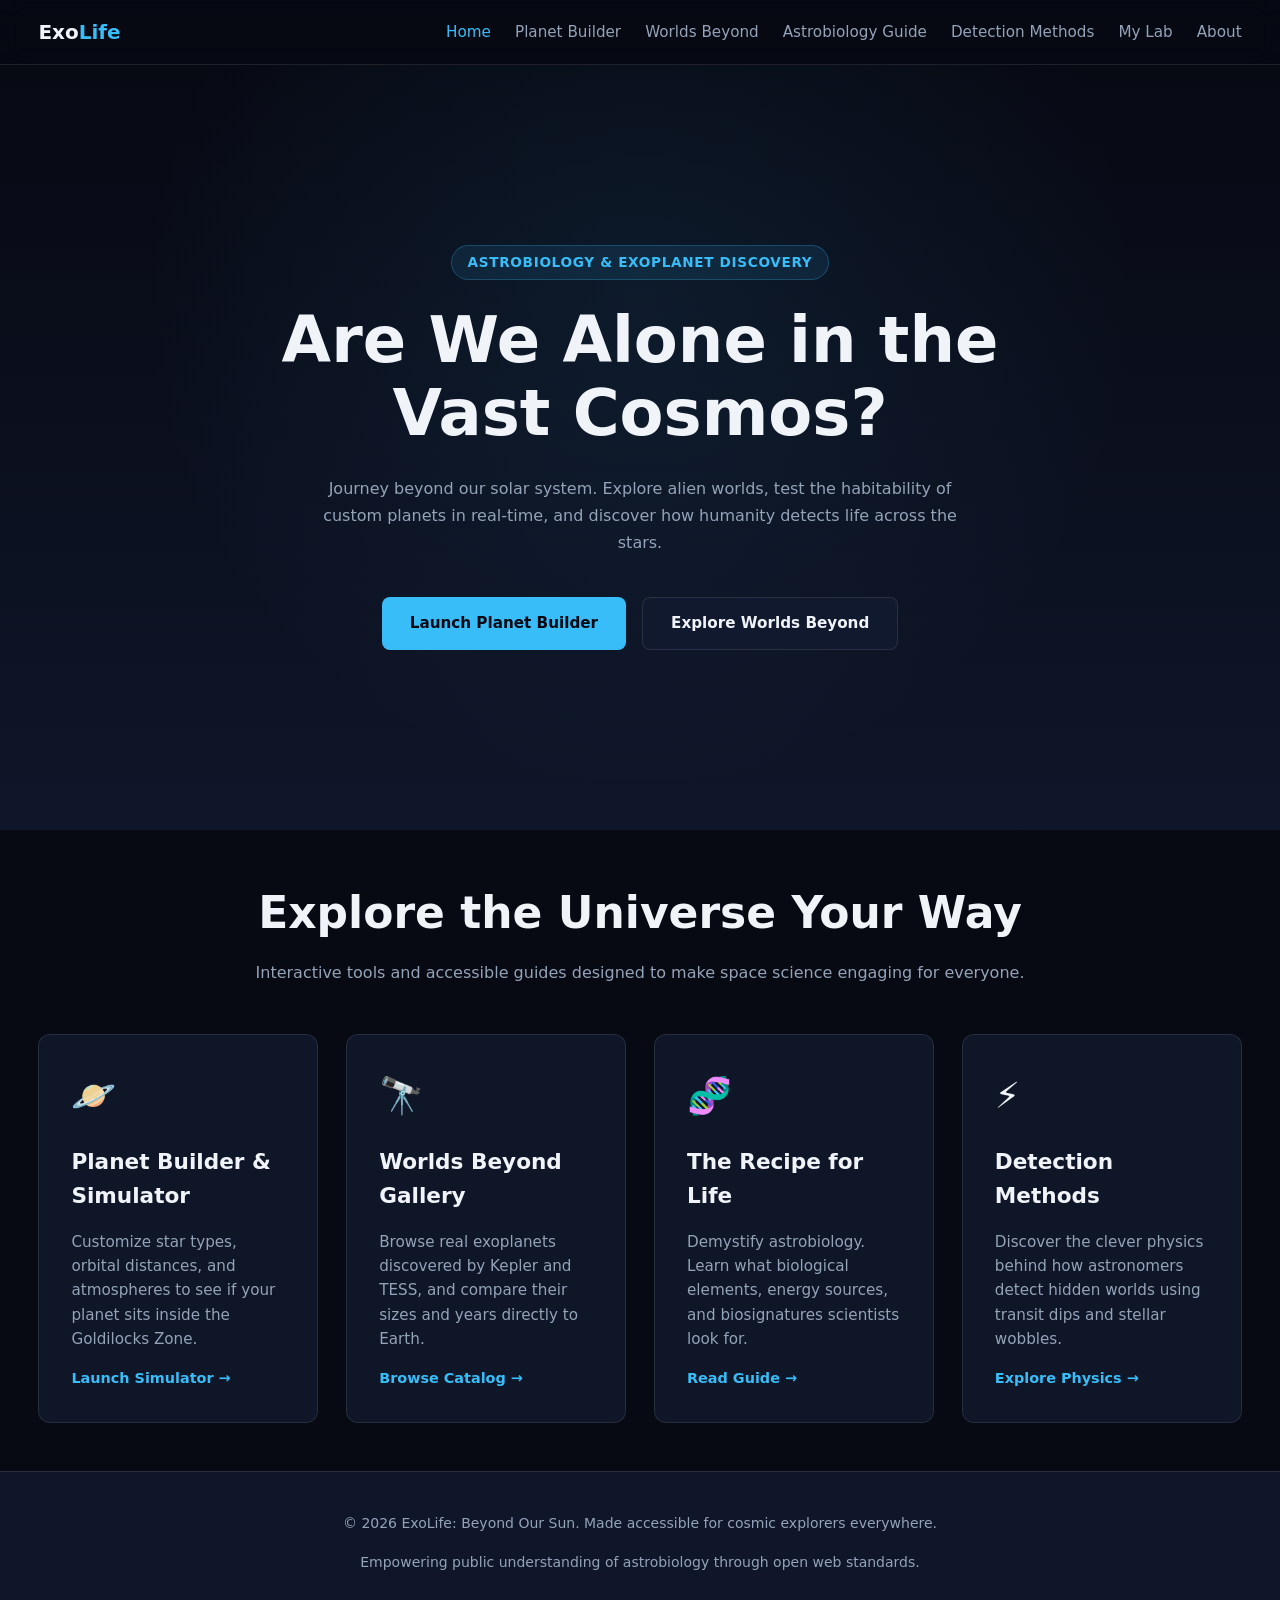
==== index.html @ e8ccad6d "feat: add home landing page, homepage UI and interactive main.js and story-triggers.js" ====
<!DOCTYPE html>
<html lang="en">
<head>
  <meta charset="UTF-8">
  <meta name="viewport" content="width=device-width, initial-scale=1.0">
  <title>ExoLife: Beyond Our Sun | Home</title>
  
  <!-- Global & Page-Specific Stylesheets -->
  <link rel="stylesheet" href="assets/css/global.css">
  <link rel="stylesheet" href="assets/css/home.css">
</head>
<body>

  <!-- Shared Header -->
  <header class="site-header">
    <div class="site-nav-container">
      <a href="index.html" class="site-logo">
        Exo<span>Life</span>
      </a>
      
      <button class="mobile-menu-toggle" aria-expanded="false" aria-label="Toggle navigation menu">
        <span class="hamburger-icon" aria-hidden="true"></span>
      </button>

      <nav aria-label="Main Navigation">
        <ul class="nav-links-list">
          <li><a href="index.html" class="nav-link-item" aria-current="page">Home</a></li>
          <li><a href="calculator.html" class="nav-link-item">Planet Builder</a></li>
          <li><a href="worlds.html" class="nav-link-item">Worlds Beyond</a></li>
          <li><a href="astronomy-guide.html" class="nav-link-item">Astrobiology Guide</a></li>
          <li><a href="methods.html" class="nav-link-item">Detection Methods</a></li>
          <li><a href="lab.html" class="nav-link-item">My Lab</a></li>
          <li><a href="about.html" class="nav-link-item">About</a></li>
        </ul>
      </nav>
    </div>
  </header>

  <!-- Main Content Landmark -->
  <main id="main-content">
    
    <!-- Cinematic Hero Section -->
    <section class="hero-section">
      <div class="hero-content-wrapper scroll-fade-in">
        <span class="hero-badge">Astrobiology & Exoplanet Discovery</span>
        <h1 class="hero-title">Are We Alone in the Vast Cosmos?</h1>
        <p class="hero-subtitle">
          Journey beyond our solar system. Explore alien worlds, test the habitability of custom planets in real-time, and discover how humanity detects life across the stars.
        </p>
        <div class="hero-button-group">
          <a href="calculator.html" class="primary-action-button">Launch Planet Builder</a>
          <a href="worlds.html" class="secondary-action-button">Explore Worlds Beyond</a>
        </div>
      </div>
    </section>

    <!-- Core Features Preview Grid -->
    <section class="features-overview-section">
      <div class="section-container">
        <div class="section-header scroll-fade-in">
          <h2>Explore the Universe Your Way</h2>
          <p>Interactive tools and accessible guides designed to make space science engaging for everyone.</p>
        </div>

        <div class="features-grid">
          <!-- Feature Card 1 -->
          <article class="feature-card scroll-fade-in">
            <div class="feature-icon-wrapper" aria-hidden="true">🪐</div>
            <h3>Planet Builder & Simulator</h3>
            <p>Customize star types, orbital distances, and atmospheres to see if your planet sits inside the Goldilocks Zone.</p>
            <a href="calculator.html" class="feature-card-link">Launch Simulator &rarr;</a>
          </article>

          <!-- Feature Card 2 -->
          <article class="feature-card scroll-fade-in">
            <div class="feature-icon-wrapper" aria-hidden="true">🔭</div>
            <h3>Worlds Beyond Gallery</h3>
            <p>Browse real exoplanets discovered by Kepler and TESS, and compare their sizes and years directly to Earth.</p>
            <a href="worlds.html" class="feature-card-link">Browse Catalog &rarr;</a>
          </article>

          <!-- Feature Card 3 -->
          <article class="feature-card scroll-fade-in">
            <div class="feature-icon-wrapper" aria-hidden="true">🧬</div>
            <h3>The Recipe for Life</h3>
            <p>Demystify astrobiology. Learn what biological elements, energy sources, and biosignatures scientists look for.</p>
            <a href="astronomy-guide.html" class="feature-card-link">Read Guide &rarr;</a>
          </article>

          <!-- Feature Card 4 -->
          <article class="feature-card scroll-fade-in">
            <div class="feature-icon-wrapper" aria-hidden="true">⚡</div>
            <h3>Detection Methods</h3>
            <p>Discover the clever physics behind how astronomers detect hidden worlds using transit dips and stellar wobbles.</p>
            <a href="methods.html" class="feature-card-link">Explore Physics &rarr;</a>
          </article>
        </div>
      </div>
    </section>

  </main>

  <!-- Shared Footer -->
  <footer class="site-footer">
    <div class="footer-content-wrapper">
      <p>&copy; 2026 ExoLife: Beyond Our Sun. Made accessible for cosmic explorers everywhere.</p>
      <p>Empowering public understanding of astrobiology through open web standards.</p>
    </div>
  </footer>

  <!-- Scripts -->
  <script src="assets/js/main.js"></script>
  <script src="assets/js/story-triggers.js"></script>
</body>
</html>
---- assets/css/global.css ----
/* =================================================================ifier */
/* EXOLIFE: BEYOND OUR SUN - GLOBAL STYLESHEET                          */
/* ===================================================================== */

/* CSS Custom Properties (Descriptive Variable Names) */
:root {
  /* Color Palette - Cosmic Theme */
  --space-background-primary: #070913;
  --space-background-secondary: #0f1629;
  --space-surface-card: rgba(18, 27, 48, 0.75);
  --space-border-color: rgba(255, 255, 255, 0.1);
  
  --text-color-primary: #f0f4f8;
  --text-color-secondary: #94a3b8;
  --text-color-accent: #38bdf8;
  
  /* Habitability & Orbital Indicator Colors */
  --habitability-green-glow: #10b981;
  --habitability-red-warning: #ef4444;
  --habitability-blue-cold: #3b82f6;
  --star-goldilocks-border: #059669;

  /* Typography Scale (Fluid & Responsive via clamp) */
  --font-family-primary: system-ui, -apple-system, BlinkMacSystemFont, "Segoe UI", Roboto, Helvetica, Arial, sans-serif;
  --font-size-hero: clamp(2.25rem, 5vw, 4rem);
  --font-size-heading-1: clamp(1.75rem, 3.5vw, 2.75rem);
  --font-size-heading-2: clamp(1.35rem, 2.5vw, 2rem);
  --font-size-heading-3: clamp(1.15rem, 1.8vw, 1.35rem);
  --font-size-body: clamp(1rem, 1.1vw, 1.125rem);
  --font-size-small: 0.875rem;

  /* Layout Spacing */
  --site-max-width: 1280px;
  --site-padding-inline: clamp(1rem, 3vw, 2.5rem);
  --site-padding-block: clamp(1.5rem, 4vw, 3rem);
  
  /* Transitions */
  --transition-smooth: all 0.3s cubic-bezier(0.4, 0, 0.2, 1);
}

/* ===================================================================== */
/* CSS RESET & BOX MODEL                                                 */
/* ===================================================================== */

*,
*::before,
*::after {
  box-sizing: border-box;
  margin: 0;
  padding: 0;
}

html {
  color-scheme: dark;
  scroll-behavior: smooth;
}

body {
  font-family: var(--font-family-primary);
  background-color: var(--space-background-primary);
  color: var(--text-color-primary);
  font-size: var(--font-size-body);
  line-height: 1.6;
  min-height: 100vh;
  display: flex;
  flex-direction: column;
  overflow-x: hidden;
}

/* ===================================================================== */
/* ACCESSIBILITY & UTILITIES                                             */
/* ===================================================================== */

/* Screen reader only utility for strict accessibility */
.visually-hidden {
  position: absolute;
  width: 1px;
  height: 1px;
  padding: 0;
  margin: -1px;
  overflow: hidden;
  clip: rect(0, 0, 0, 0);
  white-space: nowrap;
  border: 0;
}

/* Focus styles for keyboard accessibility */
a:focus-visible,
button:focus-visible,
input:focus-visible,
select:focus-visible {
  outline: 2px solid var(--text-color-accent);
  outline-offset: 3px;
}

/* ===================================================================== */
/* SHARED LAYOUT: HEADER & NAVIGATION                                    */
/* ===================================================================== */

.site-header {
  position: sticky;
  top: 0;
  z-index: 1000;
  background-color: rgba(7, 9, 19, 0.85);
  backdrop-filter: blur(12px);
  border-bottom: 1px solid var(--space-border-color);
  width: 100%;
}

.site-nav-container {
  max-width: var(--site-max-width);
  margin: 0 auto;
  padding: 1rem var(--site-padding-inline);
  display: flex;
  justify-content: space-between;
  align-items: center;
}

.site-logo {
  font-size: 1.25rem;
  font-weight: 700;
  color: var(--text-color-primary);
  text-decoration: none;
  display: flex;
  align-items: center;
  gap: 0.5rpx;
}

.site-logo span {
  color: var(--text-color-accent);
}

.nav-links-list {
  display: flex;
  gap: 1.5rem;
  list-style: none;
  align-items: center;
}

.nav-link-item {
  color: var(--text-color-secondary);
  text-decoration: none;
  font-size: 0.95rem;
  font-weight: 500;
  transition: var(--transition-smooth);
}

.nav-link-item:hover,
.nav-link-item[aria-current="page"] {
  color: var(--text-color-accent);
}

/* Mobile Hamburger Toggle Button (Hidden on Desktop) */
.mobile-menu-toggle {
  display: none;
  background: transparent;
  border: none;
  cursor: pointer;
  padding: 0.5rem;
  color: var(--text-color-primary);
  z-index: 1001;
}

.hamburger-icon,
.hamburger-icon::before,
.hamburger-icon::after {
  display: block;
  width: 24px;
  height: 2px;
  background-color: currentColor;
  position: relative;
  transition: var(--transition-smooth);
}

.hamburger-icon::before,
.hamburger-icon::after {
  content: '';
  position: absolute;
  left: 0;
}

.hamburger-icon::before { top: -7px; }
.hamburger-icon::after { top: 7px; }

/* Animate hamburger into an "X" when active */
.mobile-menu-toggle[aria-expanded="true"] .hamburger-icon {
  background-color: transparent;
}
.mobile-menu-toggle[aria-expanded="true"] .hamburger-icon::before {
  transform: rotate(45deg);
  top: 0;
}
.mobile-menu-toggle[aria-expanded="true"] .hamburger-icon::after {
  transform: rotate(-45deg);
  top: 0;
}

/* ===================================================================== */
/* SHARED LAYOUT: FOOTER                                                 */
/* ===================================================================== */

.site-footer {
  margin-top: auto;
  background-color: var(--space-background-secondary);
  border-top: 1px solid var(--space-border-color);
  padding: 2.5rem var(--site-padding-inline);
  text-align: center;
  color: var(--text-color-secondary);
  font-size: var(--font-size-small);
}

.footer-content-wrapper {
  max-width: var(--site-max-width);
  margin: 0 auto;
  display: flex;
  flex-direction: column;
  gap: 1rem;
  align-items: center;
}

/* ===================================================================== */
/* RESPONSIVE MEDIA QUERIES FOR GLOBAL HEADER                            */
/* ===================================================================== */

@media (max-width: 768px) {
  .mobile-menu-toggle {
    display: block;
  }

  /* Transform navigation list into a slide-down or overlay drawer on mobile */
  .nav-links-list {
    position: fixed;
    top: 0;
    right: -100%;
    width: 75%;
    max-width: 320px;
    height: 100vh;
    background-color: var(--space-background-secondary);
    flex-direction: column;
    justify-content: center;
    align-items: flex-start;
    padding: 2rem;
    gap: 2rem;
    box-shadow: -10px 0 30px rgba(0, 0, 0, 0.5);
    transition: right 0.35s cubic-bezier(0.4, 0, 0.2, 1);
    z-index: 1000;
  }

  .nav-links-list.active {
    right: 0;
  }

  .nav-link-item {
    font-size: 1.15rem;
  }
}
---- assets/css/home.css ----
/* ===================================================================== */
/* EXOLIFE: BEYOND OUR SUN - HOME PAGE STYLES                            */
/* ===================================================================== */

/* Hero Section */
.hero-section {
  position: relative;
  min-height: 85vh;
  display: flex;
  align-items: center;
  justify-content: center;
  text-align: center;
  padding: 4rem var(--site-padding-inline);
  background: radial-gradient(circle at 50% 30%, rgba(56, 189, 248, 0.08) 0%, transparent 60%),
              linear-gradient(to bottom, var(--space-background-primary), var(--space-background-secondary));
  overflow: hidden;
}

.hero-content-wrapper {
  max-width: 850px;
  display: flex;
  flex-direction: column;
  align-items: center;
  gap: 1.5rem;
}

.hero-badge {
  display: inline-block;
  background-color: rgba(56, 189, 248, 0.1);
  color: var(--text-color-accent);
  border: 1px solid rgba(56, 189, 248, 0.25);
  padding: 0.35rem 1rem;
  border-radius: 50px;
  font-size: 0.85rem;
  font-weight: 600;
  letter-spacing: 0.05em;
  text-transform: uppercase;
}

.hero-title {
  font-size: var(--font-size-hero);
  font-weight: 800;
  line-height: 1.15;
  color: var(--text-color-primary);
}

.hero-subtitle {
  font-size: var(--font-size-body);
  color: var(--text-color-secondary);
  max-width: 680px;
  line-height: 1.7;
}

.hero-button-group {
  display: flex;
  gap: 1rem;
  margin-top: 1rem;
  flex-wrap: wrap;
  justify-content: center;
}

.primary-action-button,
.secondary-action-button {
  display: inline-flex;
  align-items: center;
  justify-content: center;
  padding: 0.85rem 1.75rem;
  border-radius: 8px;
  font-weight: 600;
  font-size: 0.95rem;
  text-decoration: none;
  transition: var(--transition-smooth);
}

.primary-action-button {
  background-color: var(--text-color-accent);
  color: var(--space-background-primary);
}

.primary-action-button:hover {
  background-color: #0ea5e9;
  transform: translateY(-2px);
}

.secondary-action-button {
  background-color: var(--space-surface-card);
  color: var(--text-color-primary);
  border: 1px solid var(--space-border-color);
  backdrop-filter: blur(8px);
}

.secondary-action-button:hover {
  border-color: var(--text-color-accent);
  transform: translateY(-2px);
}

/* Features Overview Section */
.features-overview-section {
  padding: var(--site-padding-block) var(--site-padding-inline);
  max-width: var(--site-max-width);
  margin: 0 auto;
  width: 100%;
}

.section-header {
  text-align: center;
  margin-bottom: 3rem;
}

.section-header h2 {
  font-size: var(--font-size-heading-1);
  margin-bottom: 0.75rem;
}

.section-header p {
  color: var(--text-color-secondary);
  font-size: var(--font-size-body);
}

.features-grid {
  display: grid;
  grid-template-columns: repeat(auto-fit, minmax(260px, 1fr));
  gap: 1.75rem;
}

.feature-card {
  background-color: var(--space-surface-card);
  border: 1px solid var(--space-border-color);
  border-radius: 12px;
  padding: 2rem;
  display: flex;
  flex-direction: column;
  gap: 1rem;
  transition: var(--transition-smooth);
  backdrop-filter: blur(10px);
}

.feature-card:hover {
  border-color: rgba(56, 189, 248, 0.4);
  transform: translateY(-4px);
  box-shadow: 0 10px 30px -10px rgba(56, 189, 248, 0.15);
}

.feature-icon-wrapper {
  font-size: 2.25rem;
  margin-bottom: 0.25rem;
}

.feature-card h3 {
  font-size: var(--font-size-heading-3);
  color: var(--text-color-primary);
}

.feature-card p {
  color: var(--text-color-secondary);
  font-size: 0.95rem;
  line-height: 1.6;
}

.feature-card-link {
  margin-top: auto;
  color: var(--text-color-accent);
  text-decoration: none;
  font-weight: 600;
  font-size: 0.9rem;
  display: inline-flex;
  align-items: center;
  gap: 0.35rem;
  transition: var(--transition-smooth);
}

.feature-card-link:hover {
  gap: 0.6rem;
}

/* Scroll Fade Cinematic Animation Classes */
.scroll-fade-in {
  opacity: 0;
  transform: translateY(20px);
  transition: opacity 0.6s ease-out, transform 0.6s ease-out;
}

.scroll-fade-in.appear {
  opacity: 1;
  transform: translateY(0);
}
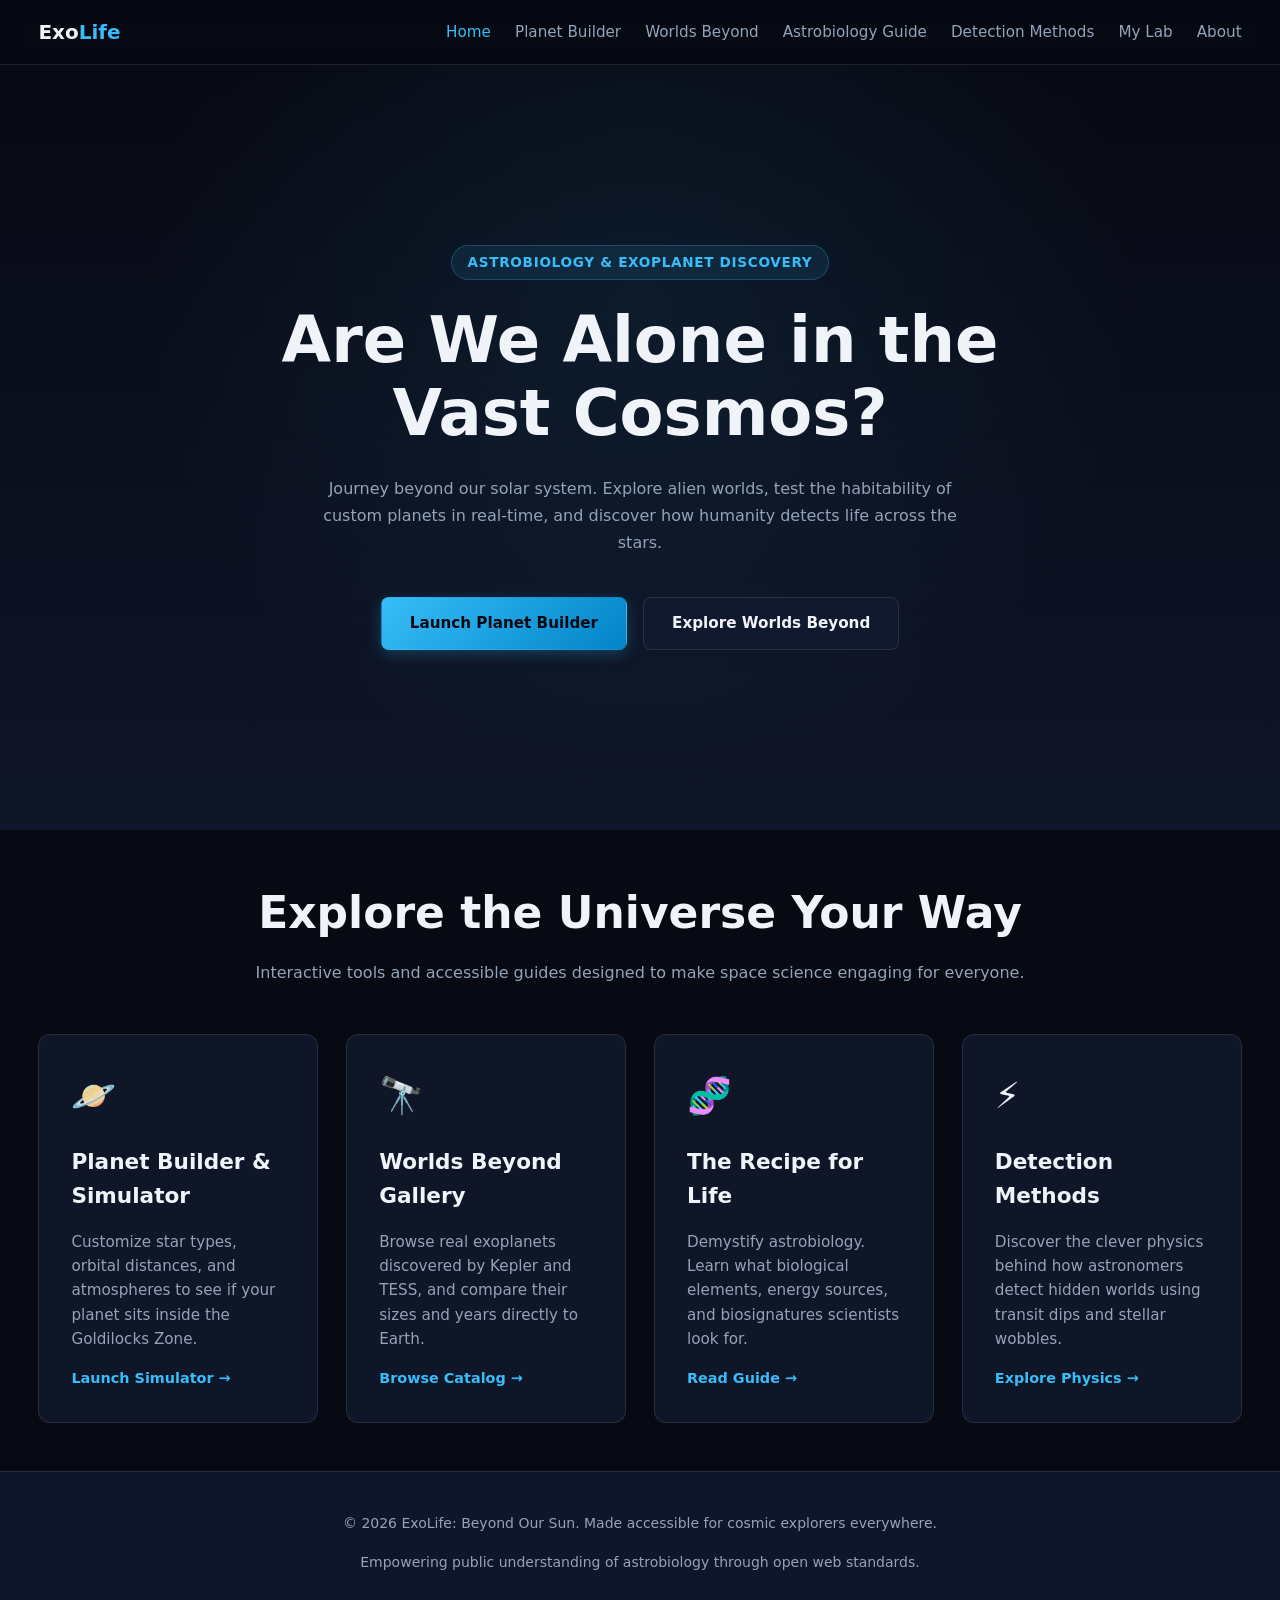
==== commit f1607717: "chore: added author and description meta tags to all the webpages" ====
--- a/index.html
+++ b/index.html
@@ -3,6 +3,8 @@
 <head>
   <meta charset="UTF-8">
   <meta name="viewport" content="width=device-width, initial-scale=1.0">
+  <meta name="author" content="James Emmanuel Yeboah-Asiamah">
+  <meta name="description" content="ExoLife: Beyond Our Sun – Explore exoplanets, build custom alien worlds, and decode starlight with our interactive astrobiology PWA.">
   <title>ExoLife: Beyond Our Sun | Home</title>
   
   <!-- Global & Page-Specific Stylesheets -->
--- a/assets/css/global.css
+++ b/assets/css/global.css
@@ -195,6 +195,69 @@
   top: 0;
 }
 
+
+
+/* ===================================================================== */
+/* ELEGANT SEARCH BAR & INPUT STYLING                                    */
+/* ===================================================================== */
+
+.lab-search-wrapper {
+  position: relative;
+  flex-grow: 1;
+  min-width: 240px;
+}
+
+/* Base styling for search and select inputs */
+.form-select-input,
+.search-input {
+  width: 100%;
+  padding: 0.75rem 1rem 0.75rem 2.5rem; /* Left padding creates room for an icon */
+  background-color: rgba(15, 22, 41, 0.7);
+  border: 1px solid var(--space-border-color);
+  border-radius: 8px;
+  color: var(--text-color-primary);
+  font-family: inherit;
+  font-size: 0.95rem;
+  backdrop-filter: blur(10px);
+  transition: var(--transition-smooth);
+  box-shadow: inset 0 2px 4px rgba(0, 0, 0, 0.2);
+}
+
+/* Search input specific icon background */
+.search-input {
+  background-image: url("data:image/svg+xml,%3Csvg xmlns='http://www.w3.org/2000/svg' fill='none' viewBox='0 0 24 24' stroke='%2394a3b8' stroke-width='2'%3E%3Cpath stroke-linecap='round' stroke-linejoin='round' d='M21 21l-6-6m2-5a7 7 0 11-14 0 7 7 0 0114 0z'/%3E%3C/svg%3E");
+  background-repeat: no-repeat;
+  background-position: 0.85rem center;
+  background-size: 1.1rem 1.1rem;
+}
+
+.search-input::placeholder {
+  color: var(--text-color-secondary);
+  opacity: 0.8;
+}
+
+/* Hover & Focus States */
+.form-select-input:hover,
+.search-input:hover {
+  border-color: rgba(56, 189, 248, 0.3);
+  background-color: rgba(15, 22, 41, 0.9);
+}
+
+.form-select-input:focus,
+.search-input:focus {
+  border-color: var(--text-color-accent);
+  outline: none;
+  background-color: var(--space-background-primary);
+  box-shadow: 0 0 0 3px rgba(56, 189, 248, 0.15), inset 0 2px 4px rgba(0, 0, 0, 0.2);
+}
+
+/* Responsive behavior for mobile devices */
+@media (max-width: 768px) {
+  .lab-search-wrapper {
+    width: 100%;
+  }
+}
+
 /* ===================================================================== */
 /* SHARED LAYOUT: FOOTER                                                 */
 /* ===================================================================== */
@@ -216,6 +279,77 @@
   flex-direction: column;
   gap: 1rem;
   align-items: center;
+}
+
+/* ===================================================================== */
+/* ELEGANT BUTTON STYLING SYSTEM                                         */
+/* ===================================================================== */
+
+.primary-action-button,
+.secondary-action-button,
+.delete-planet-btn {
+  font-family: inherit;
+  cursor: pointer;
+  border-radius: 8px;
+  font-weight: 600;
+  font-size: 0.95rem;
+  transition: var(--transition-smooth);
+  display: inline-flex;
+  align-items: center;
+  justify-content: center;
+  gap: 0.5rem;
+  text-decoration: none;
+  border: 1px solid transparent;
+}
+
+/* Primary Action Button (Accented Glow) */
+.primary-action-button {
+  background: linear-gradient(135deg, #38bdf8 0%, #0284c7 100%);
+  color: var(--space-background-primary);
+  padding: 0.85rem 1.75rem;
+  box-shadow: 0 4px 14px rgba(56, 189, 248, 0.25);
+}
+
+.primary-action-button:hover {
+  background: linear-gradient(135deg, #7dd3fc 0%, #0ea5e9 100%);
+  transform: translateY(-2px);
+  box-shadow: 0 6px 20px rgba(56, 189, 248, 0.4);
+}
+
+.primary-action-button:active {
+  transform: translateY(0);
+}
+
+/* Secondary Action Button (Glassmorphism) */
+.secondary-action-button {
+  background-color: rgba(15, 22, 41, 0.6);
+  color: var(--text-color-primary);
+  border-color: var(--space-border-color);
+  padding: 0.85rem 1.75rem;
+  backdrop-filter: blur(10px);
+}
+
+.secondary-action-button:hover {
+  background-color: rgba(30, 41, 59, 0.8);
+  border-color: rgba(56, 189, 248, 0.4);
+  color: var(--text-color-accent);
+  transform: translateY(-2px);
+}
+
+/* Danger / Warning Button Variant */
+.danger-button {
+  background-color: rgba(239, 68, 68, 0.1);
+  color: #f87171;
+  border-color: rgba(239, 68, 68, 0.25);
+  padding: 0.65rem 1.25rem;
+  font-size: 0.85rem;
+}
+
+.danger-button:hover {
+  background-color: rgba(239, 68, 68, 0.2);
+  border-color: #ef4444;
+  color: #ffffff;
+  box-shadow: 0 4px 12px rgba(239, 68, 68, 0.25);
 }
 
 /* ===================================================================== */
